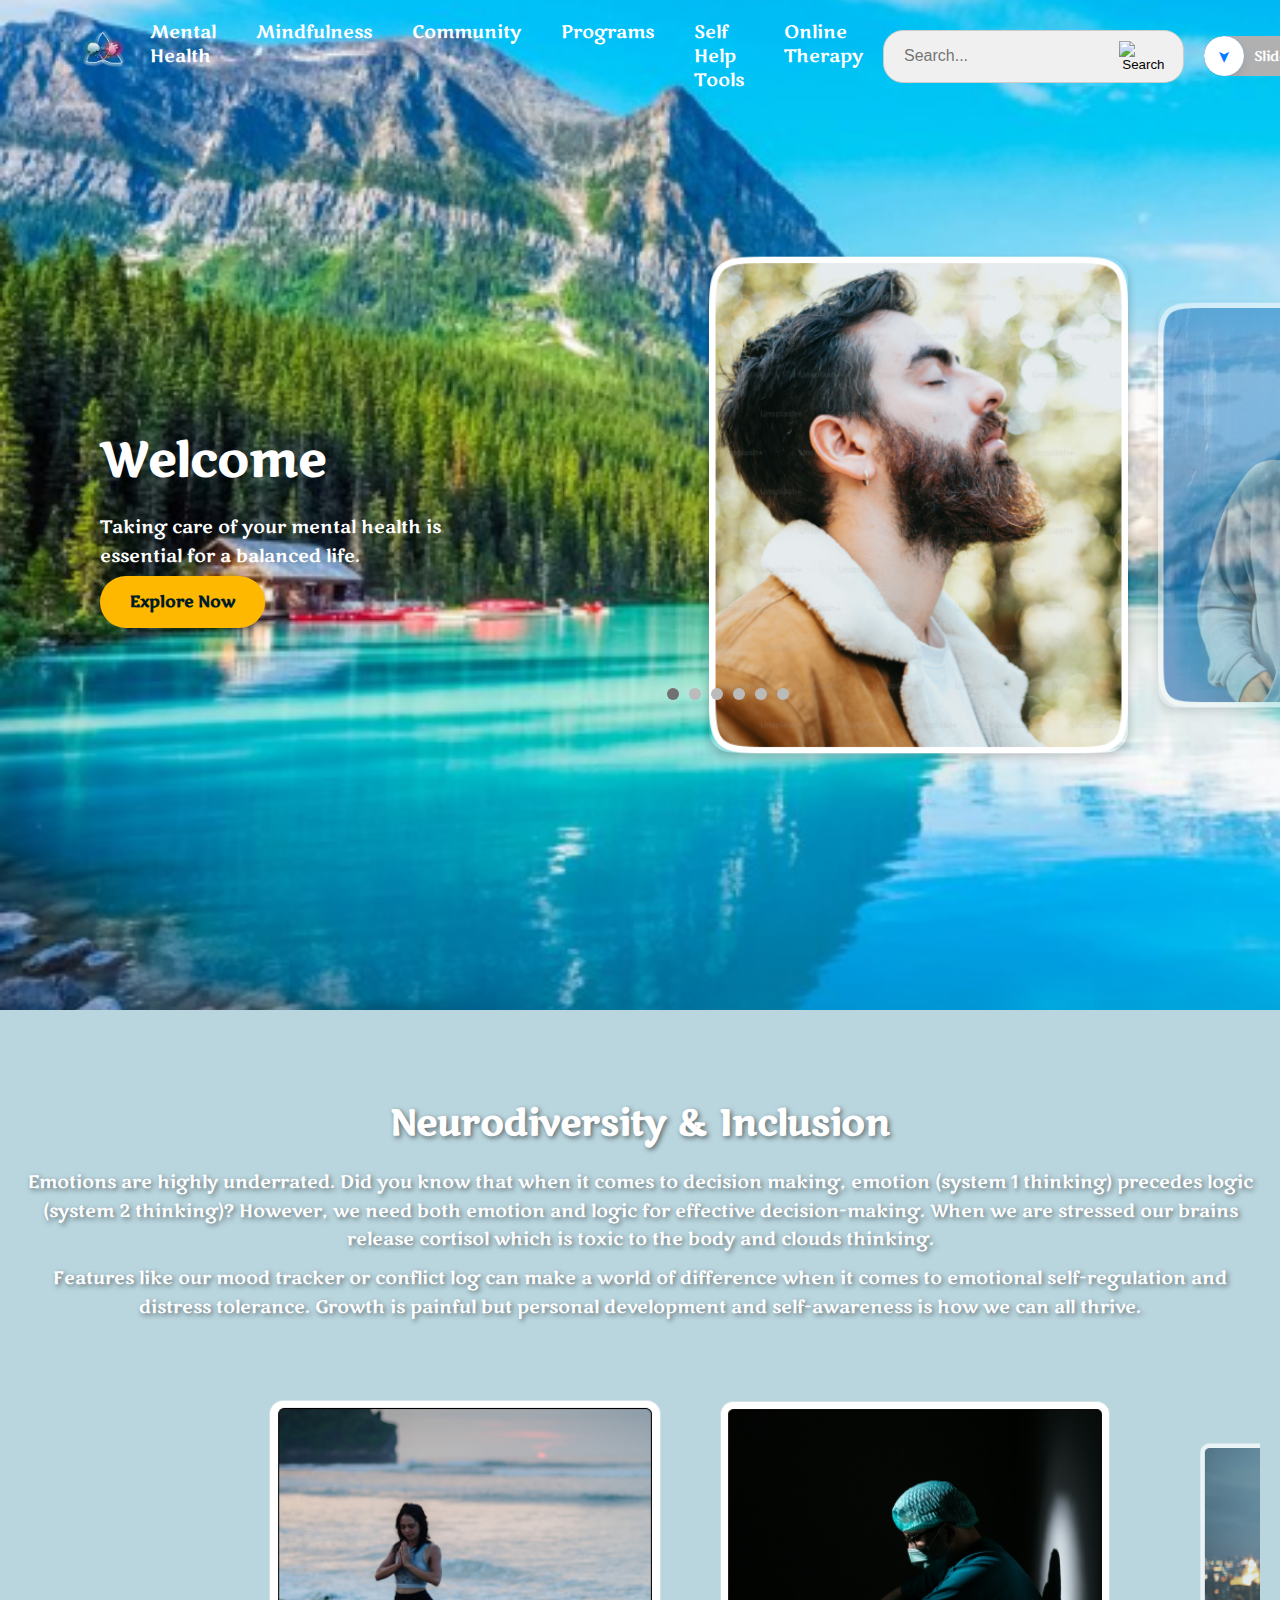
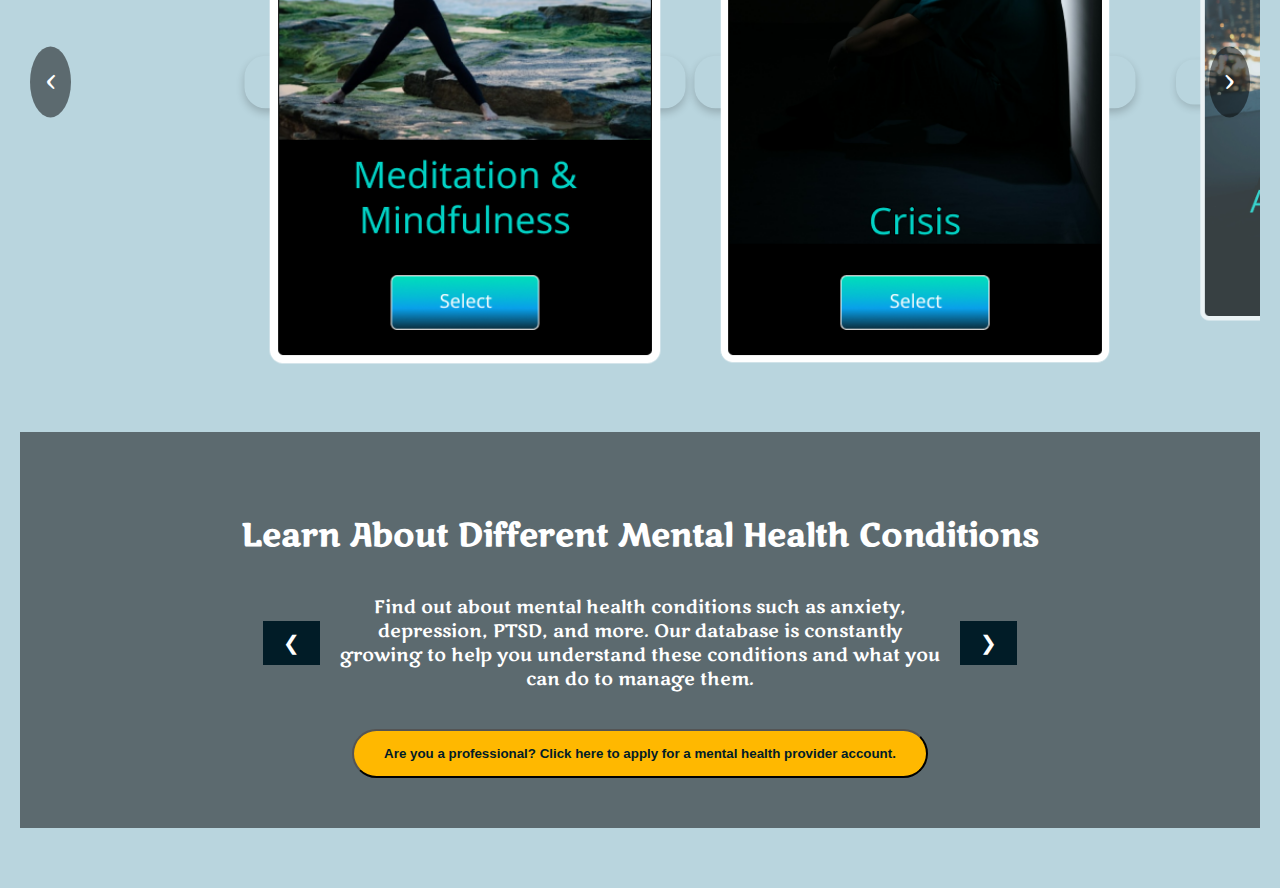
==== index.html @ 1390813a "File setup" ====
<!DOCTYPE html>
<html lang="en">
<head>
    <meta charset="UTF-8">
    <meta name="viewport" content="width=device-width, initial-scale=1.0">
    <title>Mental Health</title>
    <link href="https://fonts.googleapis.com/css2?family=Marko+One&display=swap" rel="stylesheet">
    <link rel="stylesheet" href="styles.css">
</head>
<body>
    <header>
        <nav>
            <div class="logo">
                <a href="index.html">
                    <img src="images/Logo.png" alt="Logo" class="logo-img">
                </a>
            </div>
            <ul>
                <li><a href="mental-health.html">Mental Health</a></li>
                <li><a href="mindfulness.html">Mindfulness</a></li>
                <li><a href="community.html">Community</a></li>
                <li><a href="programs.html">Programs</a></li>
                <li><a href="self-help-tools.html">Self Help Tools</a></li>
                <li><a href="online-therapy.html">Online Therapy</a></li>
            </ul>
            <div class="nav-icons">
                <form id="search-form" class="search-container">
                    <input type="text" id="search-input" placeholder="Search..." required>
                    <button type="submit" class="search-button">
                        <img src="https://img.icons8.com/?size=100&id=7695&format=png&color=000000" alt="Search" class="icon-img">
                    </button>
                </form>
                <div class="slider-container">
                    <div id="slider" class="slider">
                        <span class="slider-text">Slide to Sign In</span>
                        <div class="slider-handle">
                            <span class="slider-arrow">➤</span>
                        </div>
                    </div>
                </div>
                <a href="selfcare-profile.html">
                    <button class="user-icon">
                        <img src="images/user.png" alt="User" class="icon-img">
                    </button>
                </a>
            </div>
        </nav>
    </header>

    <section class="hero" id="hero">
        <div class="hero-content">
            <h1 id="hero-title">Mental Health</h1>
            <p id="hero-text">Taking care of your mental health is essential for a balanced life.</p>
            <a href="#" class="explore-button">Explore Now</a>
        </div>
        <div class="carousel-wrapper">
            <div class="carousel">
                <div class="carousel-item active" data-hero-image="images/Welcom.png" data-hero-title="Welcome" data-hero-text="Taking care of your mental health is essential for a balanced life." data-button-color="#4F8C0C">
                    <img src="images/larger pic welcome.png" alt="Welcome">
                </div>
                <div class="carousel-item" data-hero-image="images/mental health.png" data-hero-title="Mental Health" data-hero-text="Taking care of your mental health is essential for a balanced life." data-link="mental-health.html" data-button-color="#DB9807"> 
                    <img src="images/lager pic - mental health.png" alt="Mental Health">
                </div>
                <div class="carousel-item" data-hero-image="images/Mindfulness.png" data-hero-title="Mindfulness" data-hero-text="Mindfulness helps you stay present and connected." data-link="mindfulness.html" data-button-color="#3B6C4A">
                    <img src="images/larger pic.png mindfulness -_.png" alt="Mindfulness">
                </div>
                <div class="carousel-item" data-hero-image="images/Community.png" data-hero-title="Community" data-hero-text="Support from others strengthens resilience." data-link="community.html" data-button-color="#3935F4">
                    <img src="images/larger pic - community.png" alt="Community">
                </div>
                <div class="carousel-item" data-hero-image="images/Program.png" data-hero-title="Programs" data-hero-text="Programs offer guidance and support." data-link="programs.html" data-button-color="#1CBCD3">
                    <img src="images/larger pic - programs.png" alt="Programs">
                </div>
                <div class="carousel-item" data-hero-image="images/Self help Tools.png" data-hero-title="Self Help Tools" data-hero-text="Tools to assist in your journey." data-link="self-help-tools.html" data-button-color="#FF8901">
                    <img src="images/larger pic - self care.png" alt="Self Help Tools">
                </div>
            </div>
        </div>
        <div class="pagination">
            <span class="dot active" onclick="showSet(0)"></span>
            <span class="dot" onclick="showSet(1)"></span>
            <span class="dot" onclick="showSet(2)"></span>
            <span class="dot" onclick="showSet(3)"></span>
            <span class="dot" onclick="showSet(4)"></span>
            <span class="dot" onclick="showSet(5)"></span>
        </div>
    </section>    

    <section class="neurodiversity-section">
        <div class="section-header">
            <h2>Neurodiversity & Inclusion</h2>
            <p>Emotions are highly underrated. Did you know that when it comes to decision making, emotion (system 1 thinking) precedes logic (system 2 thinking)? However, we need both emotion and logic for effective decision-making. When we are stressed our brains release cortisol which is toxic to the body and clouds thinking.</p>
            <p>Features like our mood tracker or conflict log can make a world of difference when it comes to emotional self-regulation and distress tolerance. Growth is painful but personal development and self-awareness is how we can all thrive.</p>
        </div>
    
        <div class="carousel-container-2">
            <div class="carousel-2">
                <!-- Carousel Items -->
                <div class="carousel-item-2">
                    <img src="images/Meditation.png" alt="Meditation">
                    <a href="#" class="media-button-2"></a>
                </div>
                <div class="carousel-item-2">
                    <img src="images/Crisis.png" alt="Crisis">
                    <a href="#" class="media-button-2"></a>
                </div>
                <div class="carousel-item-2">
                    <img src="images/articles.png" alt="Articles">
                    <a href="#" class="media-button-2"></a>
                </div>
                <div class="carousel-item-2">
                    <img src="images/Self Tools.png" alt="Self Help Tools & Activities">
                    <a href="#" class="media-button-2"></a>
                </div>
                <div class="carousel-item-2">
                    <img src="images/Programs.png" alt="Programs">
                    <a href="#" class="media-button-2"></a>
                </div>
                <div class="carousel-item-2">
                    <img src="images/Exercise.png" alt="Exercises">
                    <a href="#" class="media-button-2"></a>
                </div>
                <div class="carousel-item-2">
                    <img src="images/Therapy.png" alt="Online Therapy">
                    <a href="#" class="media-button-2"></a>
                </div>
                <div class="carousel-item-2">
                    <img src="images/Support.png" alt="Community Support">
                    <a href="#" class="media-button-2"></a>
                </div>
                <div class="carousel-item-2">
                    <img src="images/Recent.png" alt="Recent">
                    <a href="#" class="media-button-2"></a>
                </div>
                <div class="carousel-item-2">
                    <img src="images/Popular.png" alt="Popular">
                    <a href="#" class="media-button-2"></a>
                </div>
                <div class="carousel-item-2">
                    <img src="images/Handicapable.png" alt="Handicapable">
                    <a href="#" class="media-button-2"></a>
                </div>
            </div>
            
            <!-- Add navigation arrows -->
            <div class="carousel-arrow-2 left">‹</div>
            <div class="carousel-arrow-2 right">›</div>
        </div>
        
    
    <section class="learn-section">
        <h3>Learn About Different Mental Health Conditions</h3>
        <div class="learn-carousel">
            <button class="prev">&#10094;</button>
            <div class="carousel-inner">
                <p>Find out about mental health conditions such as anxiety, depression, PTSD, and more. Our database is constantly growing to help you understand these conditions and what you can do to manage them.</p>
            </div>
            <button class="next">&#10095;</button>
        </div>
        <button class="learn-more">Are you a professional? Click here to apply for a mental health provider account.</button>
    </section>
    
    <script src="script.js"></script>
</body>
</html>
---- styles.css ----
body {
    margin: 0;
    font-family: 'Marko One', cursive;
    background-color: #b9d5de;
    color: white;
    overflow-x: hidden;
}

header {
    background-color: transparent;
    padding: 20px 40px;
    width: 100%;
    position: absolute;
    top: 0;
    left: 0;
    z-index: 1000;
}

nav {
    display: flex;
    align-items: center;
    justify-content: space-between;
    max-width: 1200px;
    margin: 0 auto;
}

.logo {
    display: flex;
    align-items: center;
}

.logo a {
    display: block;
}

.logo-img {
    width: 50px;
    height: auto;
}

ul {
    list-style: none;
    display: flex;
    margin: 0;
    padding: 0;
    justify-content: center;
    flex-grow: 1;
}

ul li {
    margin: 0 20px;
}

ul li a {
    color: white;
    font-size: 18px;
    text-decoration: none;
    transition: color 0.3s ease;
}

ul li a:hover {
    color: #FFB800;
}

.nav-icons {
    display: flex;
    align-items: center;
}

.slider-container {
    width: 200px;
    height: 40px;
    background-color: #b0b0b0;
    border-radius: 20px;
    overflow: hidden;
    position: relative;
    margin-right: 20px;
    display: flex;
    align-items: center;
}

.slider {
    display: flex;
    align-items: center;
    justify-content: flex-start;
    height: 100%;
    width: 40px;
    background-color: #007bff;
    color: white;
    border-radius: 20px;
    position: relative;
    transition: width 0.3s ease;
    cursor: pointer;
}

.slider-handle {
    display: flex;
    align-items: center;
    justify-content: center;
    width: 40px;
    height: 40px;
    background-color: white;
    border-radius: 50%;
    position: absolute;
    left: 0;
    top: 0;
    box-shadow: 0 4px 10px rgba(0, 0, 0, 0.1);
    transition: transform 0.3s ease;
    z-index: 2;
}

.slider-text {
    margin-left: 50px;
    font-size: 14px;
    white-space: nowrap;
    opacity: 1;
    transition: opacity 0.3s ease;
}

.slider-arrow {
    font-size: 16px;
    color: #007bff;
    transform: rotate(90deg);
    transition: transform 0.3s ease;
}

.slider.success {
    background-color: #28a745;
}

.slider.success .slider-handle {
    background-color: white;
    color: #28a745;
}

.slider.success .slider-arrow {
    content: "✔";
    transform: rotate(0deg);
}

/* Hero Section */
.hero {
    display: flex;
    justify-content: space-between;
    align-items: center;
    flex-direction: row;
    width: 100vw;
    height: 90vh;
    padding: 100px 100px;
    background-size: cover;
    background-position: center;
    transition: background-image 0.5s ease-in-out;
    text-align: left;
}

.hero-content {
    max-width: 450px;
    margin-right: 50px;
}

.hero-content h1 {
    font-size: 48px;
    margin-bottom: 20px;
}

.hero-content p {
    font-size: 18px;
    line-height: 1.6;
    margin-bottom: 20px;
}

.explore-button {
    background-color: #FFB800;
    color: #011C27;
    padding: 15px 30px;
    text-decoration: none;
    font-weight: bold;
    border-radius: 30px;
    box-shadow: 0px 4px 6px rgba(0, 0, 0, 0.1);
    transition: background-color 0.3s ease;
}

.explore-button:hover {
    background-color: #FFA500;
}

.carousel-wrapper {
    position: relative;
    width: 100%;
    height: 600px;
    margin: 0 auto;
    overflow-x: hidden;
    display: flex;
    justify-content: flex-start;
    padding-left: 100px;
    align-items: center;
}

.carousel {
    display: flex;
    transition: transform 0.5s ease;
    padding-left: 100px;
}

.carousel-item {
    width: 381px;
    height: 450px;
    margin: 0 15px;
    border-radius: 20px;
    box-shadow: 0px 4px 8px rgba(0, 0, 0, 0.2);
    transition: transform 0.3s ease, opacity 0.5s ease;
    opacity: 0.5;
    transform: scale(0.9);
    flex-shrink: 0;
    display: flex;
    justify-content: center;
    align-items: center;
}

.carousel-item img {
    width: 100%;
    height: auto;
    object-fit: cover;
    border-radius: 20px;
}

.carousel-item.active {
    transform: scale(1.1);
    opacity: 1;
}

/* Pagination dots */
.pagination {
    display: inline-flex;
    justify-content: center;
    margin-top: 20px;
    position: absolute;
    bottom: 200px;
    left: 0;
    right: -176px;
    z-index: 2000;
}

.dot {
    height: 12px;
    width: 12px;
    margin: 0 5px;
    background-color: #bbb;
    border-radius: 50%;
    display: inline-block;
    transition: background-color 0.3s ease;
    cursor: pointer;
}

.dot.active {
    background-color: #717171;
}

/* Search Form Container */
.search-container {
    display: flex;
    align-items: center;
    justify-content: center;
    background-color: #f0f0f0;
    border-radius: 20px;
    padding: 5px 10px;
    border: 1px solid #ccc;
    transition: all 0.3s ease;
    margin-right: 20px;
}

.search-container:hover {
    box-shadow: 0px 4px 8px rgba(0, 0, 0, 0.1);
}

#search-input {
    border: none;
    padding: 10px;
    border-radius: 20px;
    outline: none;
    font-size: 16px;
    width: 200px;
    transition: width 0.3s ease;
    background-color: transparent;
}

#search-input:focus {
    width: 250px;
}

.search-button {
    border: none;
    background-color: transparent;
    padding: 5px;
    cursor: pointer;
}

.search-button img {
    width: 30px;
    height: 30px;
    object-fit: cover;
}

.user-icon {
    display: flex;
    align-items: center;
    justify-content: center;
    background-color: #f0f0f0;
    border-radius: 50%;
    padding: 10px;
    border: 1px solid #ccc;
    transition: all 0.3s ease;
    cursor: pointer;
    margin-left: 0px;
}

.user-icon:hover {
    box-shadow: 0px 4px 8px rgba(0, 0, 0, 0.1);
}

.user-icon img {
    width: 30px;
    height: 30px;
    object-fit: cover;
}

/* Neurodiversity & Inclusion Section */
.neurodiversity-section {
    padding: 60px 20px;
    background-image: url('images/Home\ page\ image.png'); /* Update with the correct path to the uploaded image */
    background-size: cover; /* Ensures the image covers the whole area */
    background-position: center center; /* Centers the image */
    background-repeat: no-repeat; /* Prevent the image from repeating */
    color: white; /* Adjust text color to ensure readability */
    text-align: center;
    min-height: 100vh; /* Ensures the section covers the full viewport height */
    position: relative;
}


.neurodiversity-section .section-header h2 {
    font-size: 36px;
    margin-bottom: 20px;
    font-weight: bold;
    text-shadow: 2px 2px 5px rgba(0, 0, 0, 0.5);
}

.neurodiversity-section .section-header p {
    font-size: 18px;
    line-height: 1.6;
    margin: 10px 0;
    text-shadow: 2px 2px 5px rgba(0, 0, 0, 0.5);
}

.media-filter {
    margin: 30px 0;
}

.media-filter label {
    font-size: 18px;
    display: block;
    margin-bottom: 10px;
}

#filter {
    padding: 10px;
    font-size: 16px;
    width: 100%;
    max-width: 300px;
    margin: 0 auto;
    border-radius: 5px;
    border: none;
}

.media-cards {
    display: flex;
    justify-content: center;
    gap: 30px;
    margin-top: 40px;
}

.media-card {
    text-align: center;
    width: 250px;
    background-color: rgba(255, 255, 255, 0.1);
    border-radius: 10px;
    box-shadow: 0 4px 8px rgba(0, 0, 0, 0.2);
    overflow: hidden;
    transition: transform 0.3s;
}

.media-card:hover {
    transform: scale(1.05);
}

.media-card img {
    width: 100%;
    height: 150px;
    object-fit: cover;
}

.media-button {
    display: block;
    padding: 15px;
    background-color: #ffb800;
    color: #011C27;
    font-weight: bold;
    text-decoration: none;
    border-radius: 30px;
    margin-top: 10px;
    transition: background-color 0.3s;
}

.media-button:hover {
    background-color: #ffa500;
}

/* Learn Section Styling */
.learn-section {
    background: rgba(0, 0, 0, 0.5);
    padding: 50px 20px;
    text-align: center;
}

.learn-section h3 {
    font-size: 32px;
    margin-bottom: 20px;
}

.learn-carousel {
    display: flex;
    align-items: center;
    justify-content: center;
}

.carousel-inner {
    padding: 0 20px;
    max-width: 600px;
    font-size: 18px;
    color: #fff;
}

.prev, .next {
    background-color: #011C27;
    color: white;
    padding: 10px 20px;
    font-size: 20px;
    cursor: pointer;
    border: none;
    transition: background-color 0.3s;
}

.prev:hover, .next:hover {
    background-color: #ffb800;
    color: #011C27;
}

.learn-more {
    margin-top: 20px;
    padding: 15px 30px;
    background-color: #ffb800;
    color: #011C27;
    font-weight: bold;
    text-decoration: none;
    border-radius: 30px;
    transition: background-color 0.3s ease;
    cursor: pointer;
}

.learn-more:hover {
    background-color: #ffa500;
}

/* Bottom Carousel */
.carousel-container-2 {
    position: relative;
    width: 100%;
    height: 700px;
    margin: 0 auto;
    overflow: hidden; /* Ensure no overflow */
    display: flex;
    justify-content: center;
    align-items: center;
}

.carousel-2 {
    display: flex;
    transition: transform 0.5s ease;
    width: calc(400px * 2); /* Only two items visible */
}

.carousel-item-2 {
    width: 420px; /* Set the width for each item */
    height: 50px;
    margin: 0 15px; /* Adjust spacing between items */
    border-radius: 20px; 
    box-shadow: 0px 4px 8px rgba(0, 0, 0, 0.2);
    transition: transform 0.3s ease, opacity 0.5s ease;
    opacity: 0.7; /* Non-active items slightly transparent */
    transform: scale(0.9); /* Non-active items are slightly smaller */
    flex-shrink: 0;
    display: flex;
    justify-content: center;
    align-items: center;
}

.carousel-item-2.active {
    transform: scale(1.05); /* Larger for active items */
    opacity: 1;
}

/* Arrows */
.carousel-arrow-2 {
    position: absolute;
    top: 50%;
    transform: translateY(-50%);
    background-color: rgba(0, 0, 0, 0.5);
    color: white;
    font-size: 30px; /* Adjust font size for better visibility */
    padding: 15px; /* Increase padding for a better clickable area */
    border-radius: 50%;
    cursor: pointer;
    z-index: 10; /* Ensure arrows are on top */
}

.carousel-arrow-2.left {
    left: 10px; /* Adjust to move the left arrow inside the carousel */
}

.carousel-arrow-2.right {
    right: 10px; /* Adjust to move the right arrow inside the carousel */
}

.carousel-arrow-2:hover {
    background-color: rgba(0, 0, 0, 0.8); /* Darken the background on hover */
}
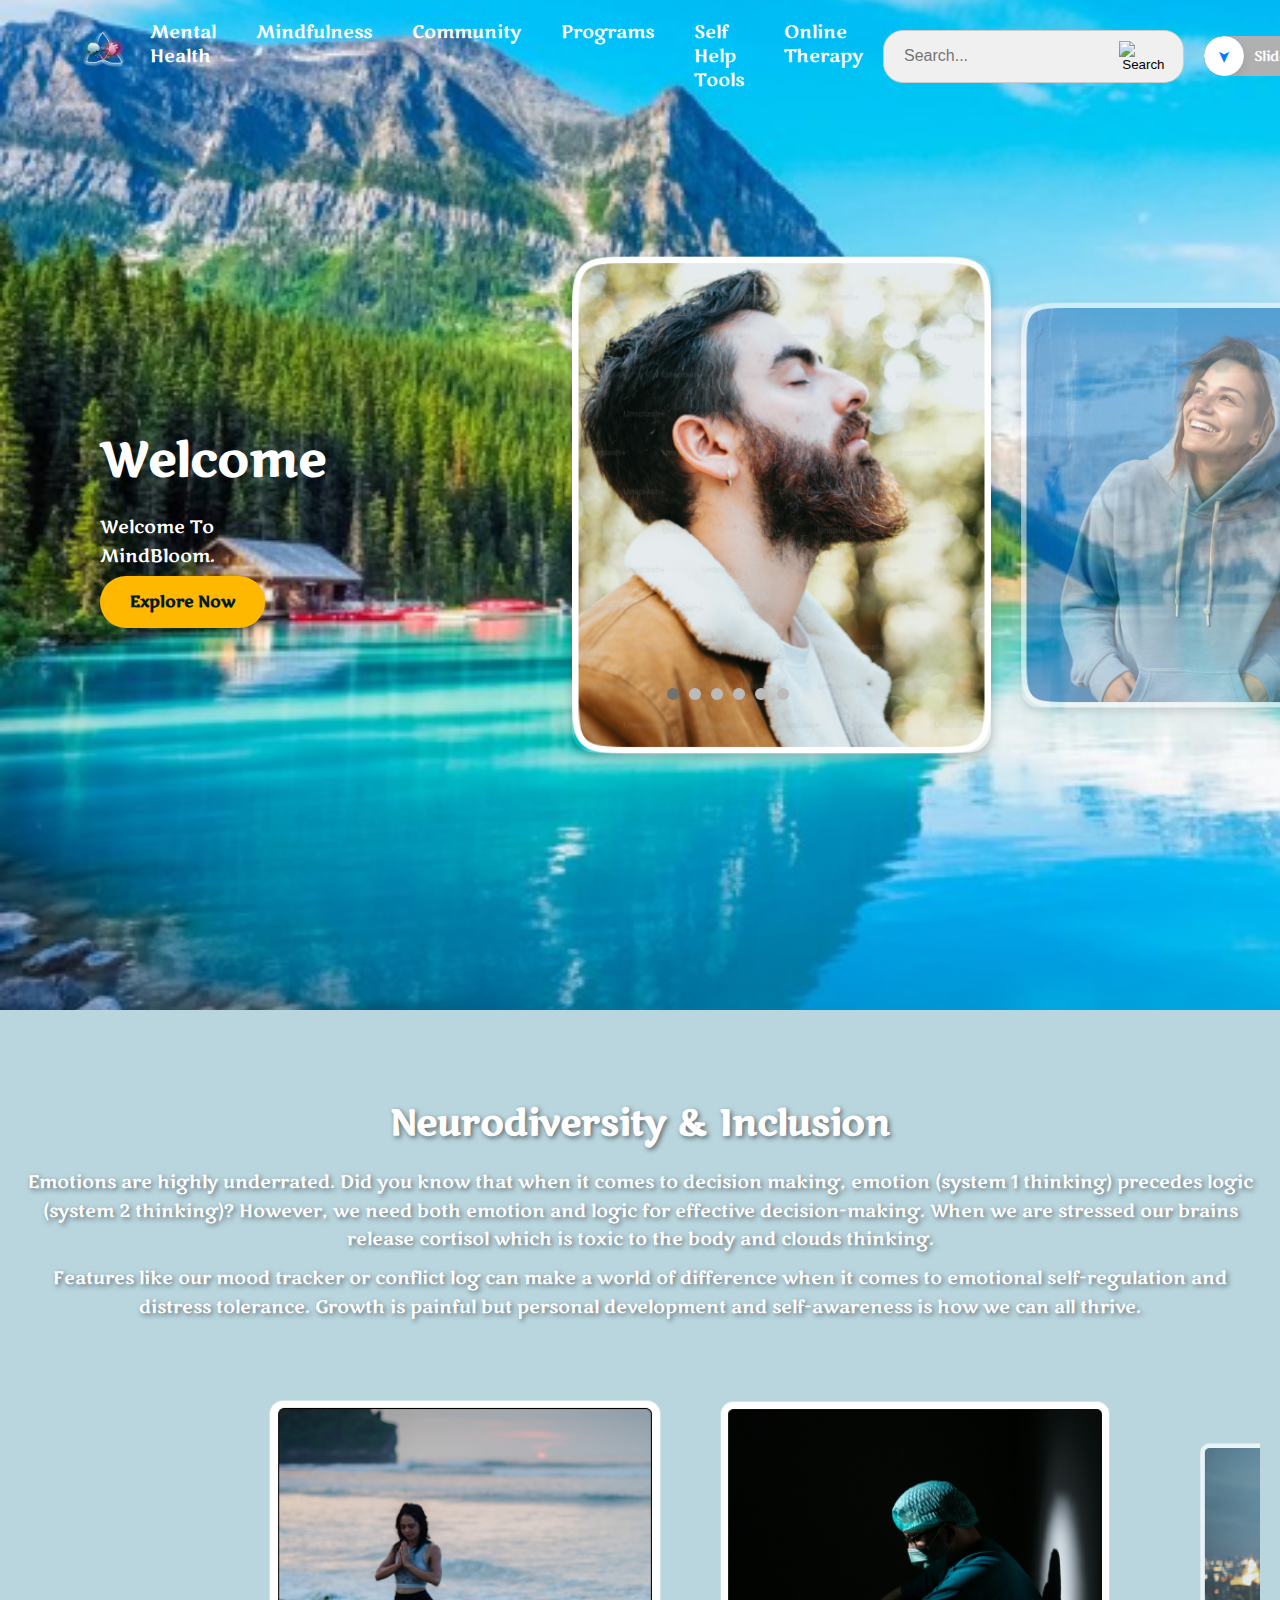
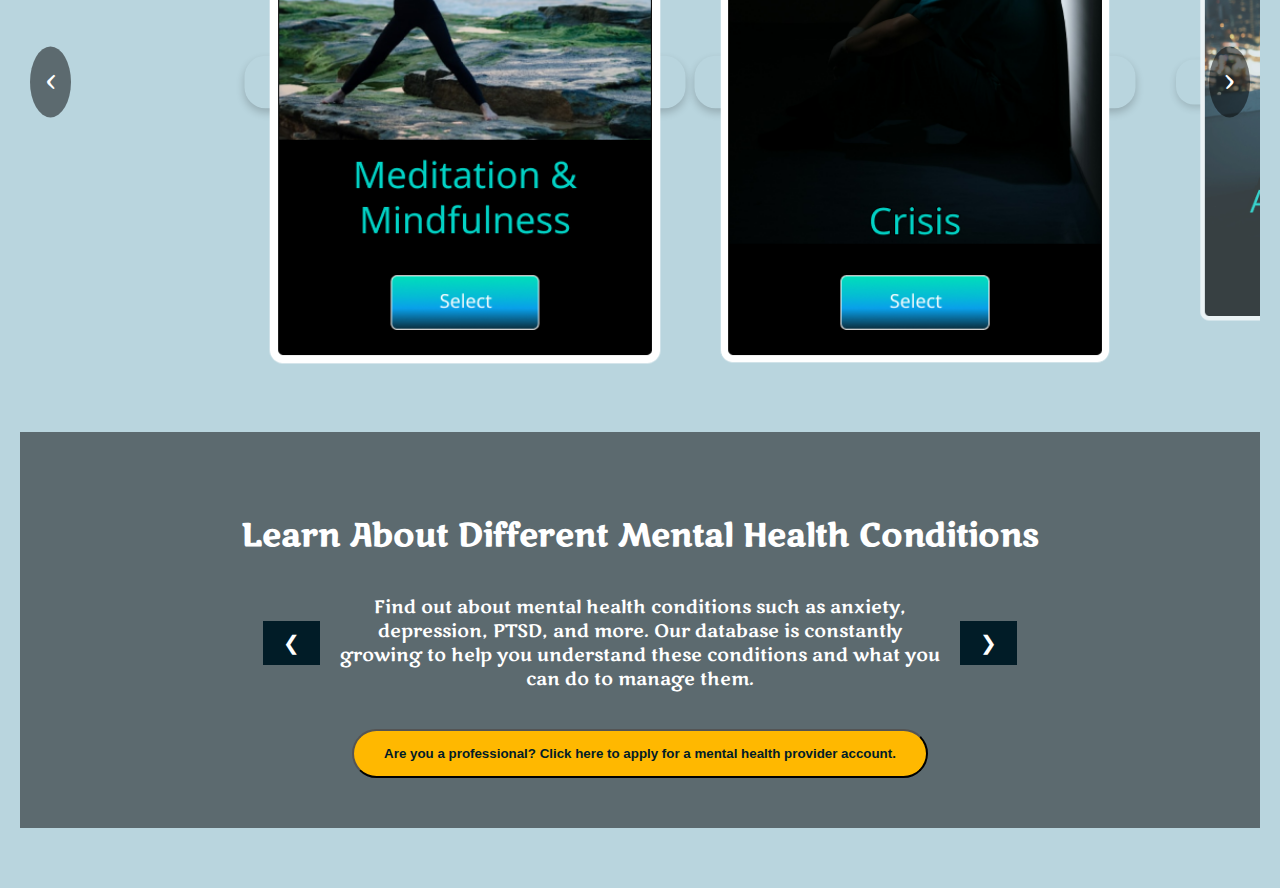
==== commit d5ec34c0: "new logo" ====
--- a/index.html
+++ b/index.html
@@ -55,7 +55,7 @@
         </div>
         <div class="carousel-wrapper">
             <div class="carousel">
-                <div class="carousel-item active" data-hero-image="images/Welcom.png" data-hero-title="Welcome" data-hero-text="Taking care of your mental health is essential for a balanced life." data-button-color="#4F8C0C">
+                <div class="carousel-item active" data-hero-image="images/Welcom.png" data-hero-title="Welcome" data-hero-text="Welcome To MindBloom." data-button-color="#4F8C0C">
                     <img src="images/larger pic welcome.png" alt="Welcome">
                 </div>
                 <div class="carousel-item" data-hero-image="images/mental health.png" data-hero-title="Mental Health" data-hero-text="Taking care of your mental health is essential for a balanced life." data-link="mental-health.html" data-button-color="#DB9807"> 
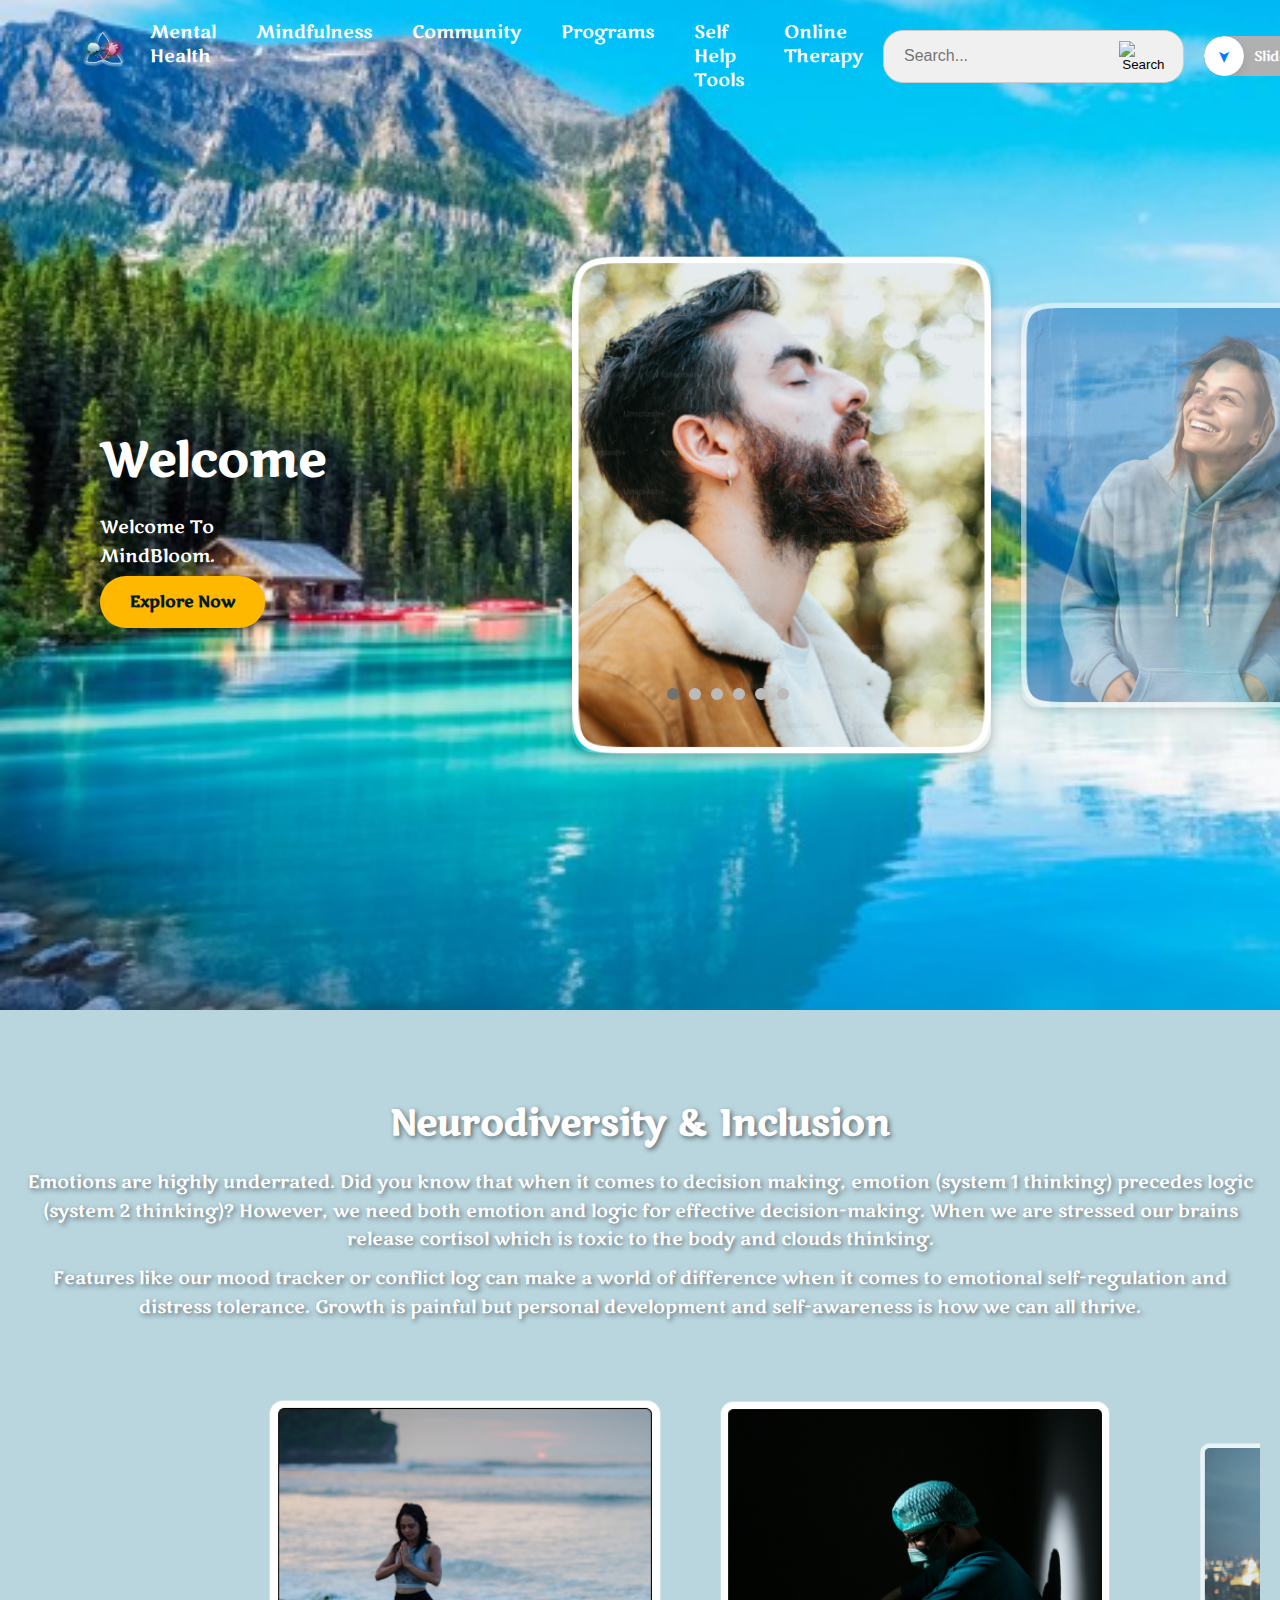
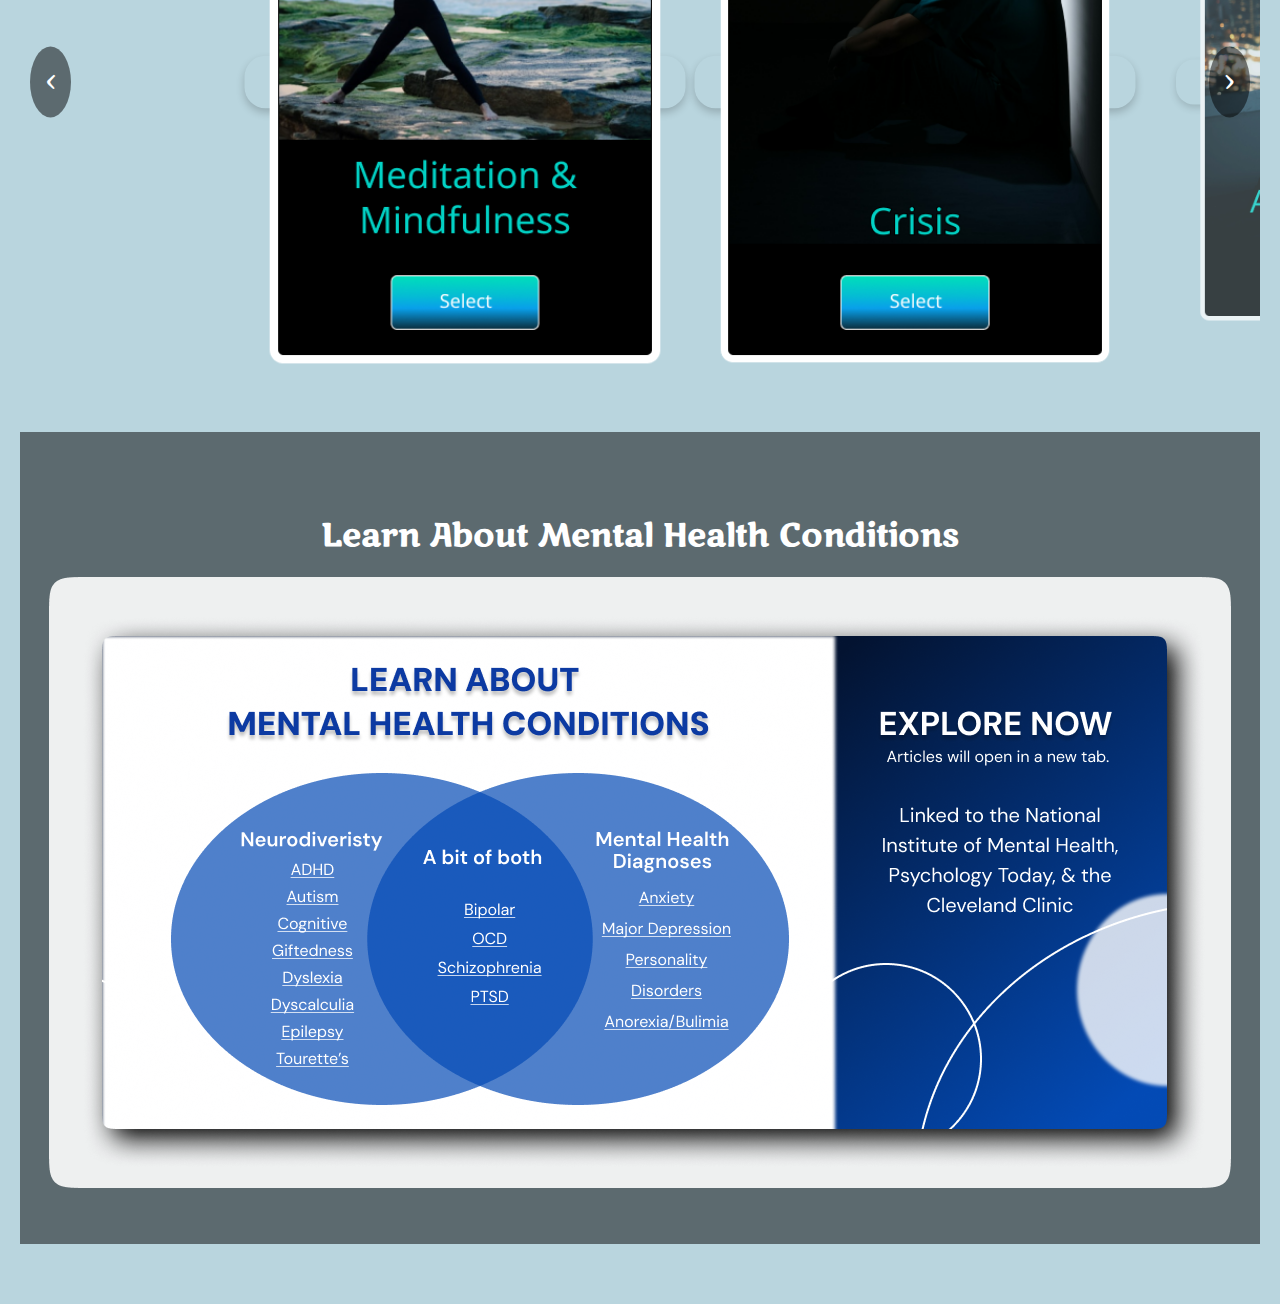
==== commit 4cce28cb: "picture in footer" ====
--- a/index.html
+++ b/index.html
@@ -146,19 +146,14 @@
             <div class="carousel-arrow-2 right">›</div>
         </div>
         
-    
-    <section class="learn-section">
-        <h3>Learn About Different Mental Health Conditions</h3>
-        <div class="learn-carousel">
-            <button class="prev">&#10094;</button>
-            <div class="carousel-inner">
-                <p>Find out about mental health conditions such as anxiety, depression, PTSD, and more. Our database is constantly growing to help you understand these conditions and what you can do to manage them.</p>
+        <section class="learn-section">
+            <div class="learn-content">
+                <h3>Learn About Mental Health Conditions</h3>
+                <img src="images\Group 632973(1).png" alt="Mental Health Conditions Diagram" />
+                <div class="explore-now">
+                </div>
             </div>
-            <button class="next">&#10095;</button>
-        </div>
-        <button class="learn-more">Are you a professional? Click here to apply for a mental health provider account.</button>
-    </section>
-    
+        </section>
     <script src="script.js"></script>
 </body>
 </html>
